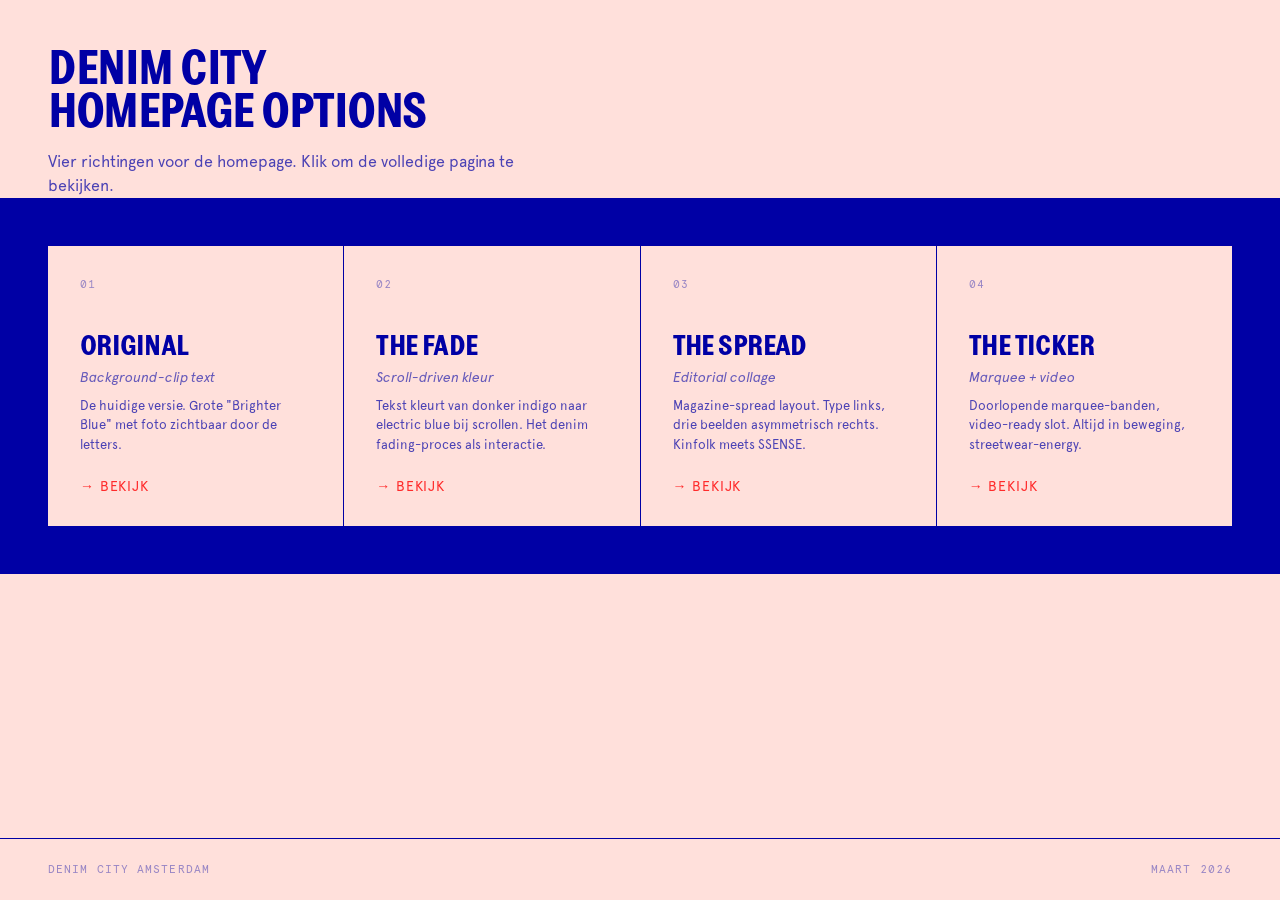
==== index.html @ 92e5d556 "Initial commit: Denim City homepage project Homepage variants, hero sections, fonts, images, workflo" ====
<!DOCTYPE html>
<html lang="en">
<head>
  <meta charset="UTF-8">
  <meta name="viewport" content="width=device-width, initial-scale=1.0">
  <title>Denim City — Homepage Options</title>

  <link rel="preload" href="fonts/Topol-Bold.woff2" as="font" type="font/woff2" crossorigin>
  <link rel="preload" href="fonts/Apercu-Pro-Regular.woff2" as="font" type="font/woff2" crossorigin>
  <link rel="preload" href="fonts/Apercu-Mono.woff2" as="font" type="font/woff2" crossorigin>

  <style>
    @font-face {
      font-family: 'Topol';
      src: url('fonts/Topol-Bold.woff2') format('woff2');
      font-weight: 700;
      font-display: swap;
    }
    @font-face {
      font-family: 'Apercu Pro';
      src: url('fonts/Apercu-Pro-Regular.woff2') format('woff2');
      font-weight: 400;
      font-display: swap;
    }
    @font-face {
      font-family: 'Apercu Pro';
      src: url('fonts/Apercu-Pro-Bold.woff2') format('woff2');
      font-weight: 700;
      font-display: swap;
    }
    @font-face {
      font-family: 'Apercu Pro';
      src: url('fonts/Apercu-Pro-Italic.woff2') format('woff2');
      font-weight: 400;
      font-style: italic;
      font-display: swap;
    }
    @font-face {
      font-family: 'Apercu Mono';
      src: url('fonts/Apercu-Mono.woff2') format('woff2');
      font-weight: 400;
      font-display: swap;
    }

    *, *::before, *::after { margin: 0; padding: 0; box-sizing: border-box; }

    :root {
      --bg: #FFE0DB;
      --primary: #0000A5;
      --accent: #FF2B2B;
      --white: #FFFFFF;
    }

    body {
      background: var(--bg);
      color: var(--primary);
      font-family: 'Apercu Pro', sans-serif;
      min-height: 100svh;
      display: grid;
      grid-template-rows: auto 1fr auto;
      -webkit-font-smoothing: antialiased;
    }

    /* ── Header ── */
    header {
      padding: 48px 48px 0;
    }

    header h1 {
      font-family: 'Topol', sans-serif;
      font-weight: 700;
      font-size: clamp(32px, 5vw, 48px);
      text-transform: uppercase;
      letter-spacing: -0.03em;
      line-height: 0.9;
    }

    header p {
      margin-top: 16px;
      font-size: 16px;
      line-height: 1.5;
      max-width: 480px;
      opacity: 0.7;
    }

    /* ── Grid ── */
    .options {
      padding: 48px;
      display: grid;
      grid-template-columns: repeat(4, 1fr);
      gap: 1px;
      background: var(--primary);
      align-self: start;
    }

    .option {
      background: var(--bg);
      padding: 32px;
      display: flex;
      flex-direction: column;
      justify-content: space-between;
      gap: 24px;
      text-decoration: none;
      color: var(--primary);
      transition: background 0.2s;
      min-height: 280px;
    }

    .option:hover {
      background: var(--primary);
      color: var(--bg);
    }

    .option:hover .option__number {
      opacity: 0.3;
    }

    .option:hover .option__arrow {
      color: var(--bg);
    }

    .option__number {
      font-family: 'Apercu Mono', monospace;
      font-size: 11px;
      text-transform: uppercase;
      letter-spacing: 0.1em;
      opacity: 0.4;
    }

    .option__content {
      flex: 1;
      display: flex;
      flex-direction: column;
      justify-content: flex-end;
      gap: 8px;
    }

    .option__title {
      font-family: 'Topol', sans-serif;
      font-weight: 700;
      font-size: 28px;
      text-transform: uppercase;
      letter-spacing: -0.02em;
      line-height: 1;
    }

    .option__sub {
      font-family: 'Apercu Pro', sans-serif;
      font-style: italic;
      font-size: 14px;
      line-height: 1.4;
      opacity: 0.6;
    }

    .option__desc {
      font-size: 13px;
      line-height: 1.5;
      opacity: 0.7;
      max-width: 280px;
    }

    .option__arrow {
      font-family: 'Apercu Pro', sans-serif;
      font-size: 14px;
      text-transform: uppercase;
      letter-spacing: 0.06em;
      color: var(--accent);
      transition: color 0.2s;
    }

    /* ── Footer ── */
    footer {
      padding: 24px 48px;
      border-top: 1px solid var(--primary);
      display: flex;
      justify-content: space-between;
      align-items: center;
    }

    footer span {
      font-family: 'Apercu Mono', monospace;
      font-size: 11px;
      text-transform: uppercase;
      letter-spacing: 0.1em;
      opacity: 0.4;
    }

    /* ── Responsive ── */
    @media (max-width: 1024px) {
      .options { grid-template-columns: repeat(2, 1fr); }
    }

    @media (max-width: 600px) {
      header { padding: 32px 24px 0; }
      .options { padding: 24px; grid-template-columns: 1fr; }
      .option { min-height: 200px; }
      footer { padding: 20px 24px; }
    }
  </style>
</head>
<body>

  <header>
    <h1>Denim City<br>Homepage Options</h1>
    <p>Vier richtingen voor de homepage. Klik om de volledige pagina te bekijken.</p>
  </header>

  <div class="options">
    <a href="homepage-original.html" class="option">
      <span class="option__number">01</span>
      <div class="option__content">
        <div class="option__title">Original</div>
        <div class="option__sub">Background-clip text</div>
        <p class="option__desc">De huidige versie. Grote "Brighter Blue" met foto zichtbaar door de letters.</p>
      </div>
      <span class="option__arrow">&rarr; Bekijk</span>
    </a>

    <a href="homepage-a-fade.html" class="option">
      <span class="option__number">02</span>
      <div class="option__content">
        <div class="option__title">The Fade</div>
        <div class="option__sub">Scroll-driven kleur</div>
        <p class="option__desc">Tekst kleurt van donker indigo naar electric blue bij scrollen. Het denim fading-proces als interactie.</p>
      </div>
      <span class="option__arrow">&rarr; Bekijk</span>
    </a>

    <a href="homepage-b-spread.html" class="option">
      <span class="option__number">03</span>
      <div class="option__content">
        <div class="option__title">The Spread</div>
        <div class="option__sub">Editorial collage</div>
        <p class="option__desc">Magazine-spread layout. Type links, drie beelden asymmetrisch rechts. Kinfolk meets SSENSE.</p>
      </div>
      <span class="option__arrow">&rarr; Bekijk</span>
    </a>

    <a href="homepage-c-ticker.html" class="option">
      <span class="option__number">04</span>
      <div class="option__content">
        <div class="option__title">The Ticker</div>
        <div class="option__sub">Marquee + video</div>
        <p class="option__desc">Doorlopende marquee-banden, video-ready slot. Altijd in beweging, streetwear-energy.</p>
      </div>
      <span class="option__arrow">&rarr; Bekijk</span>
    </a>
  </div>

  <footer>
    <span>Denim City Amsterdam</span>
    <span>Maart 2026</span>
  </footer>

</body>
</html>
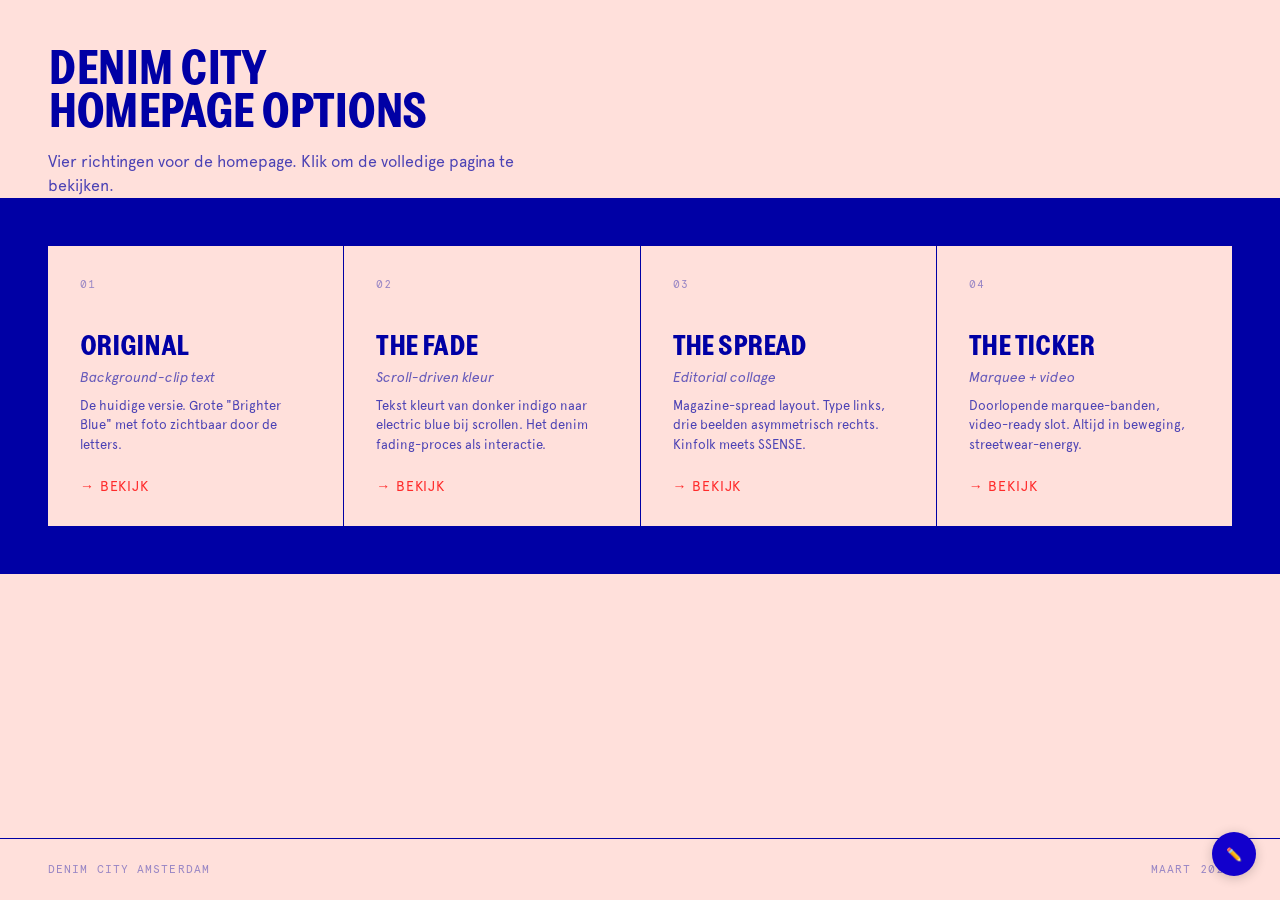
==== commit 204c04d2: "Add annotation tool to all homepage variants - js/annotate.js: click-to-annotate with @claude and @d" ====
--- a/index.html
+++ b/index.html
@@ -252,5 +252,13 @@
     <span>Maart 2026</span>
   </footer>
 
+<script>
+    window.SS_ANNOTATIONS = {
+        api: "https://annotations.superstories.com",
+        project: "denimcity",
+        key: ""
+    };
+</script>
+<script src="js/annotate.js" defer></script>
 </body>
 </html>
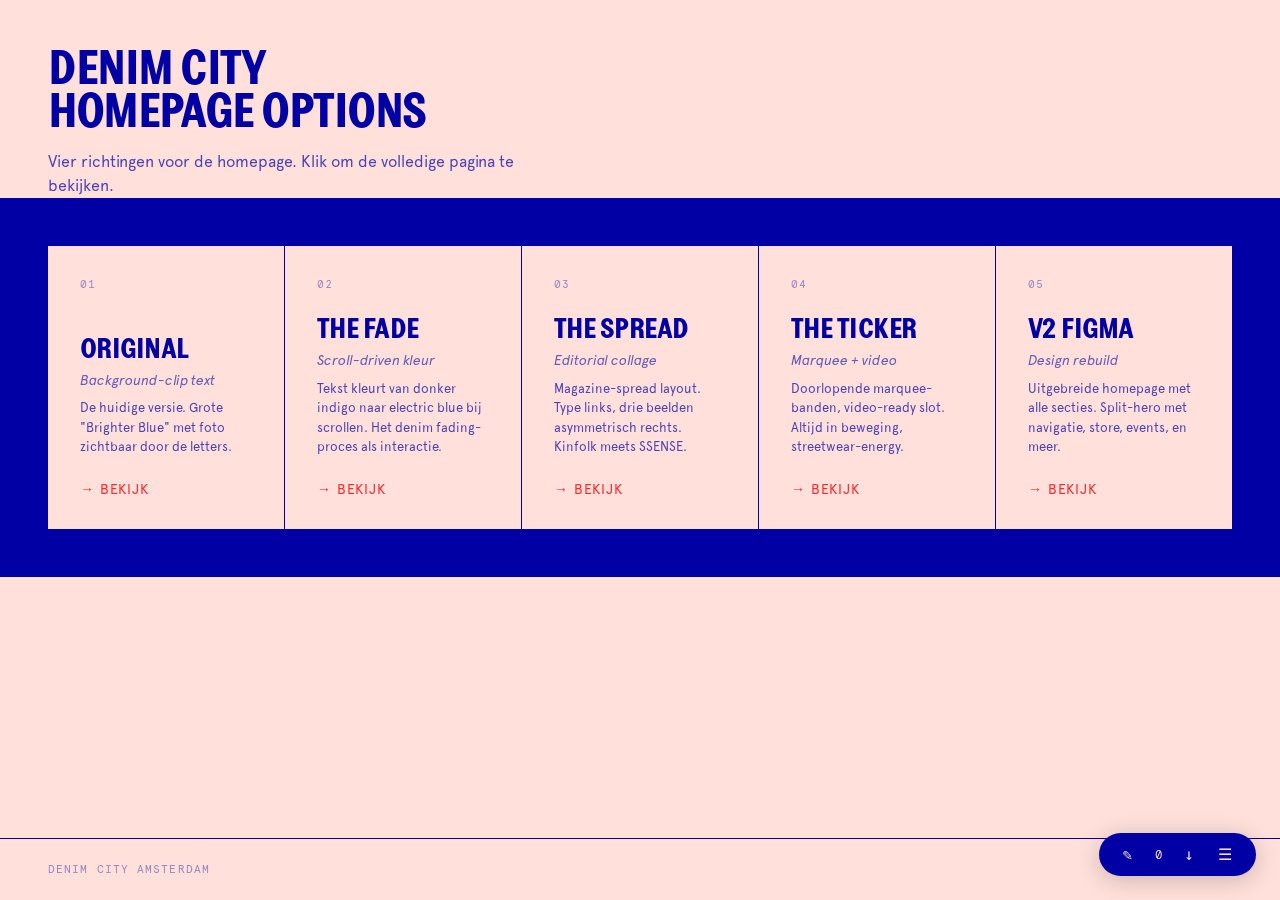
==== commit 2bed5166: "Add v2-figma as 5th homepage option" ====
--- a/index.html
+++ b/index.html
@@ -87,7 +87,7 @@
     .options {
       padding: 48px;
       display: grid;
-      grid-template-columns: repeat(4, 1fr);
+      grid-template-columns: repeat(5, 1fr);
       gap: 1px;
       background: var(--primary);
       align-self: start;
@@ -245,6 +245,16 @@
       </div>
       <span class="option__arrow">&rarr; Bekijk</span>
     </a>
+
+    <a href="homepage-v2-figma.html" class="option">
+      <span class="option__number">05</span>
+      <div class="option__content">
+        <div class="option__title">V2 Figma</div>
+        <div class="option__sub">Design rebuild</div>
+        <p class="option__desc">Uitgebreide homepage met alle secties. Split-hero met navigatie, store, events, en meer.</p>
+      </div>
+      <span class="option__arrow">&rarr; Bekijk</span>
+    </a>
   </div>
 
   <footer>
